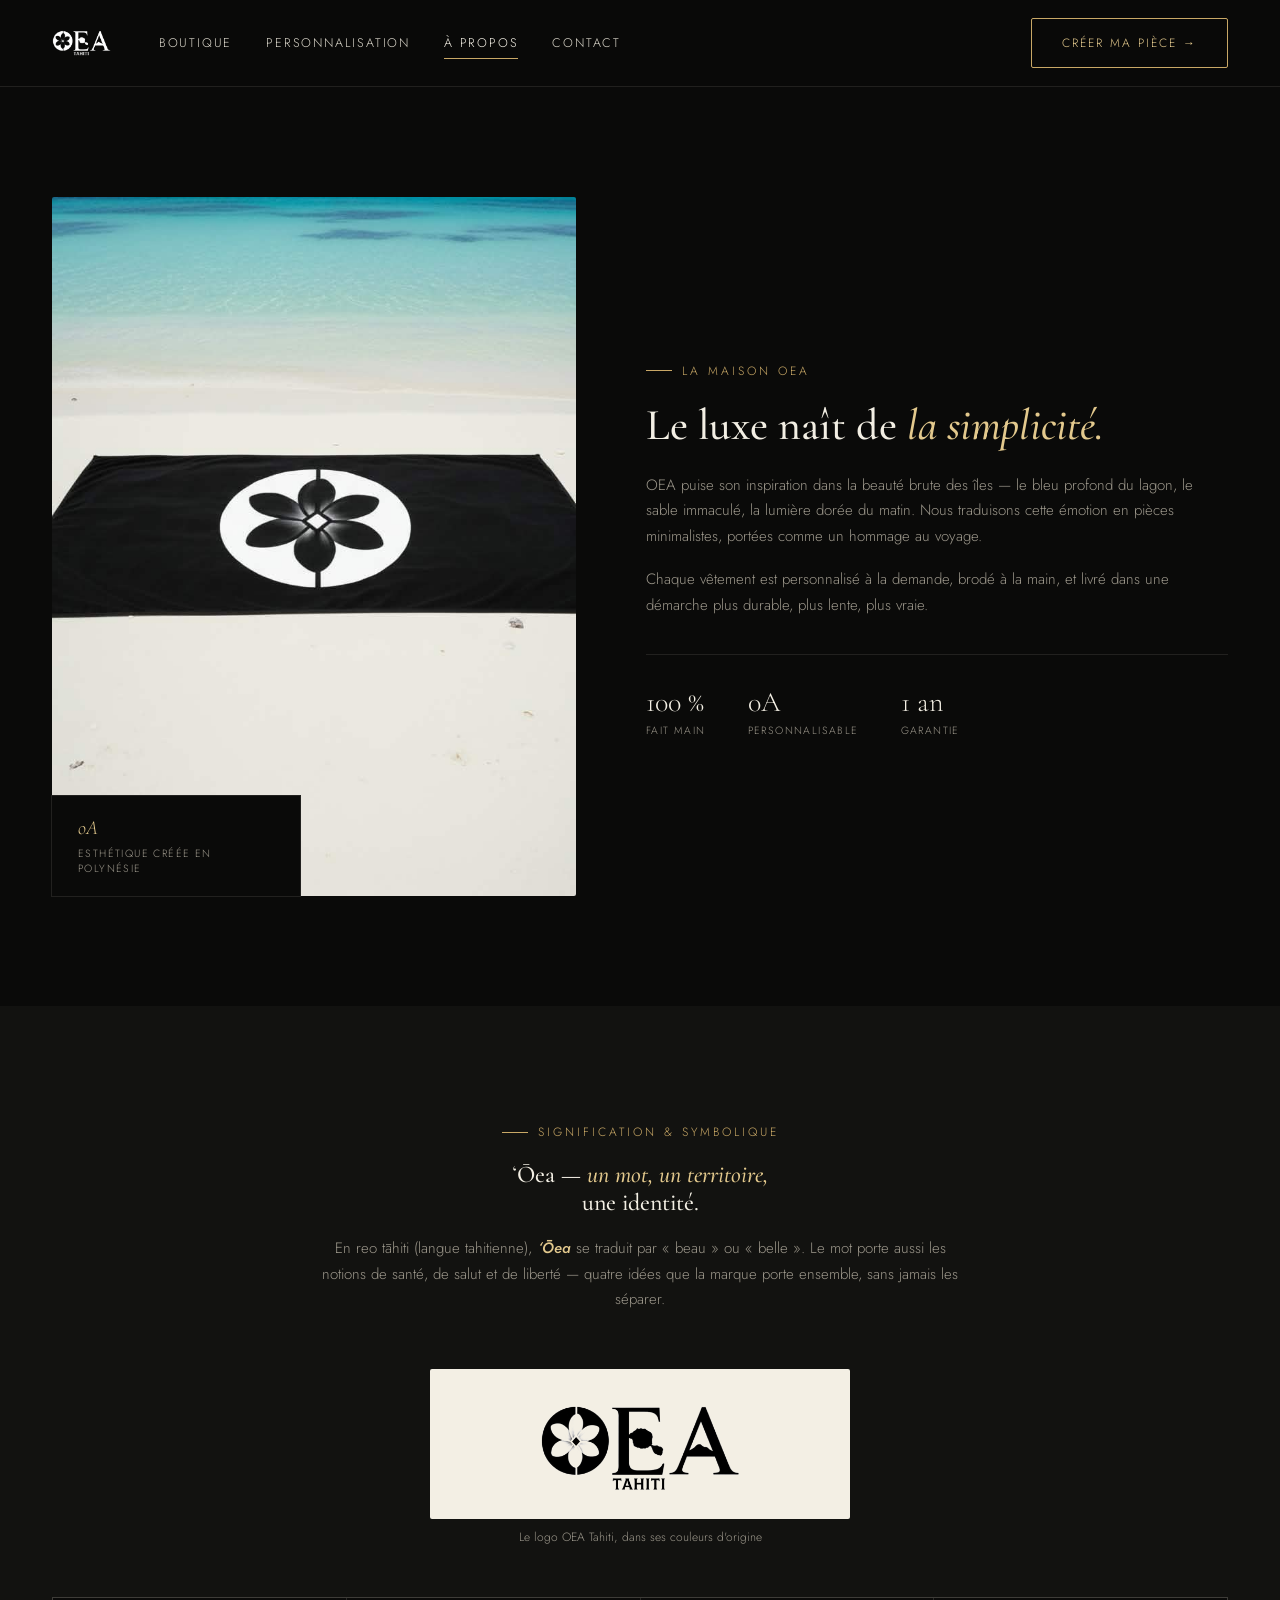
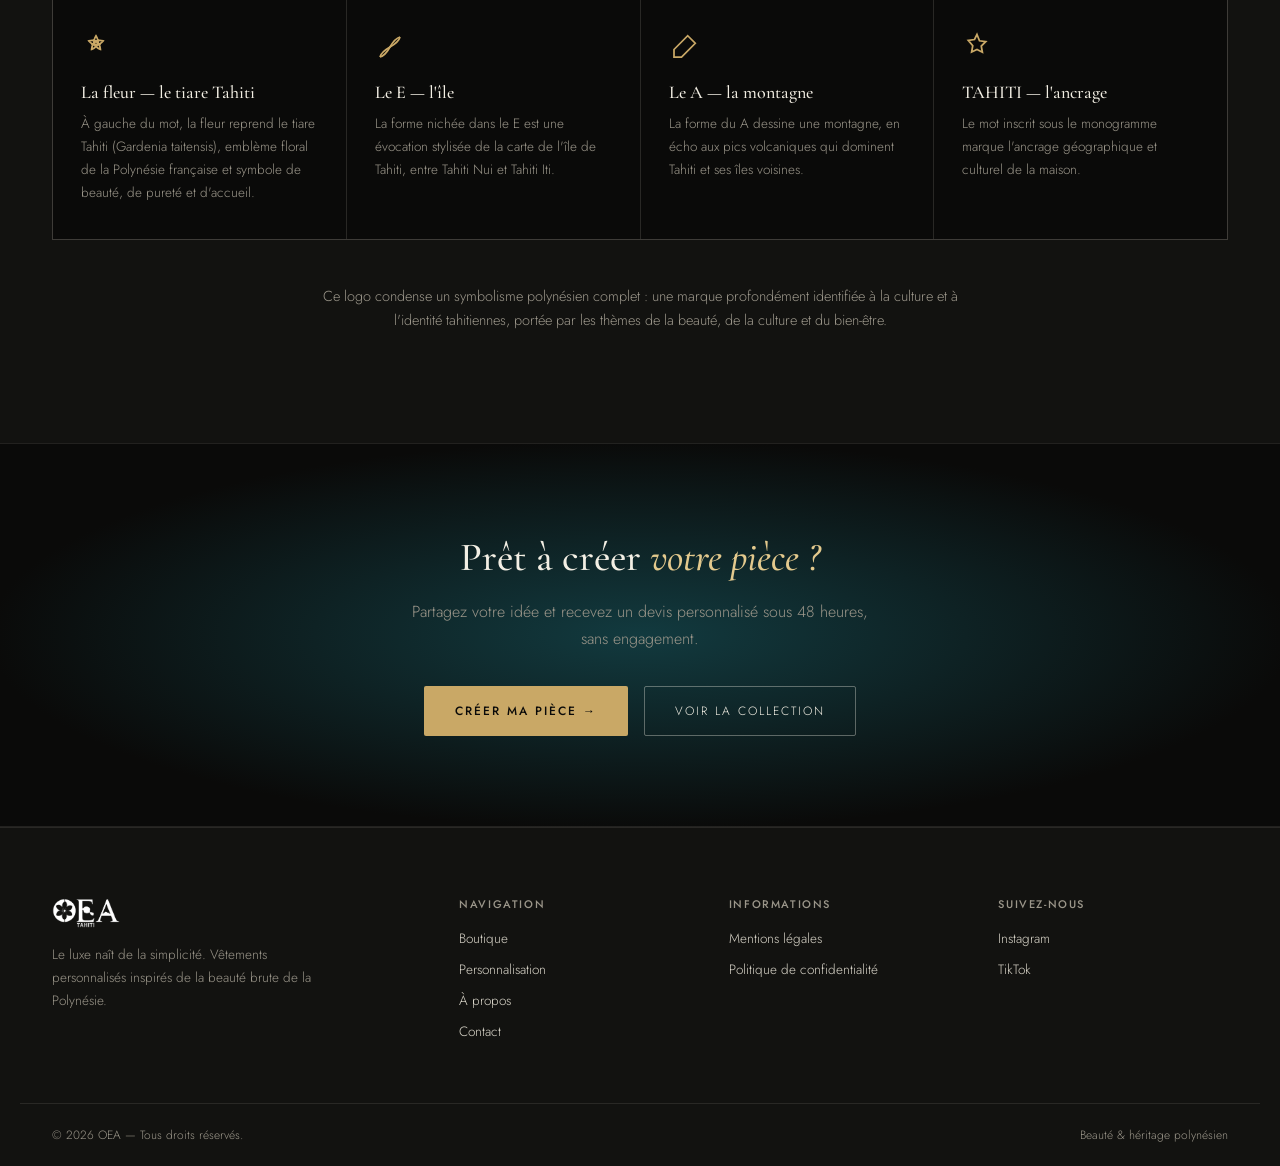
==== oea/a-propos.html @ b90d3b5a "Add files via upload" ====
<!DOCTYPE html>
<html lang="fr">
<head>
<meta charset="UTF-8">
<meta name="viewport" content="width=device-width, initial-scale=1.0">
<title>Signification du nom OEA (ʻŌea) &amp; symbolique du logo Tahiti</title>
<meta name="description" content="ʻŌea signifie « beau, belle » en reo tāhiti et évoque aussi la santé, le salut et la liberté. Découvrez la symbolique du logo OEA Tahiti : tiare, île, montagne, et la Maison qui les réunit.">
<link rel="icon" href="data:,">
<link rel="stylesheet" href="css/style.css">
<script type="application/ld+json">
{
  "@context": "https://schema.org",
  "@type": "AboutPage",
  "name": "Signification du nom OEA (ʻŌea) et symbolique du logo",
  "about": {
    "@type": "Brand",
    "name": "OEA Tahiti",
    "alternateName": "ʻŌea",
    "slogan": "Beauté, santé, salut, liberté."
  },
  "description": "ʻŌea (reo tāhiti) signifie beau/belle et évoque aussi la santé, le salut et la liberté. Le logo OEA Tahiti associe la fleur de tiare, une évocation de l'île de Tahiti dans le E, une montagne dans le A, et la mention TAHITI.",
  "inLanguage": "fr-FR"
}
</script>
</head>
<body>

<header class="site-header">
  <div class="header-inner">
    <a href="index.html" class="logo" aria-label="OEA Tahiti — accueil">
      <img src="assets/images/logo-oea-mark-dark.png" alt="OEA Tahiti" class="logo-mark-img">
    </a>
    <nav class="main-nav" id="main-nav">
      <a href="boutique.html">Boutique</a>
      <a href="personnalisation.html">Personnalisation</a>
      <a href="a-propos.html" aria-current="page">À propos</a>
      <a href="contact.html">Contact</a>
    </nav>
    <a href="personnalisation.html#devis" class="btn btn-outline-gold header-cta">Créer ma pièce →</a>
    <button class="nav-toggle" id="navToggle" aria-label="Ouvrir le menu" aria-expanded="false">☰</button>
  </div>
</header>

<main>

  <section class="section">
    <div class="container">
      <div class="split">
        <div class="split-media">
          <div class="frame">
            <img src="assets/images/produit-serviette-fleur.jpg" alt="Fleur OEA brodée sur serviette de plage noire, lagon turquoise en arrière-plan">
          </div>
          <div class="split-tag">
            <div class="tag-title">oA</div>
            <div class="tag-sub">Esthétique créée en Polynésie</div>
          </div>
        </div>
        <div class="split-copy">
          <span class="eyebrow">La maison OEA</span>
          <h2>Le luxe naît de <em>la simplicité.</em></h2>
          <p>OEA puise son inspiration dans la beauté brute des îles — le bleu profond du lagon, le sable immaculé, la lumière dorée du matin. Nous traduisons cette émotion en pièces minimalistes, portées comme un hommage au voyage.</p>
          <p>Chaque vêtement est personnalisé à la demande, brodé à la main, et livré dans une démarche plus durable, plus lente, plus vraie.</p>
          <div class="stat-row">
            <div>
              <div class="stat-num">100 %</div>
              <div class="stat-label">Fait main</div>
            </div>
            <div>
              <div class="stat-num">0A</div>
              <div class="stat-label">Personnalisable</div>
            </div>
            <div>
              <div class="stat-num">1 an</div>
              <div class="stat-label">Garantie</div>
            </div>
          </div>
        </div>
      </div>
    </div>
  </section>

  <section class="section section-alt" id="signification">
    <div class="container">
      <div class="section-lede">
        <span class="eyebrow" style="justify-content:center;">Signification &amp; symbolique</span>
        <h2>ʻŌea — <em>un mot, un territoire,</em><br>une identité.</h2>
        <p style="margin-top:20px;">En reo tāhiti (langue tahitienne), <em>ʻŌea</em> se traduit par « beau » ou « belle ». Le mot porte aussi les notions de santé, de salut et de liberté — quatre idées que la marque porte ensemble, sans jamais les séparer.</p>
      </div>

      <div class="logo-showcase-card">
        <img src="assets/images/logo-oea-mark-original.png" alt="Logo OEA Tahiti : fleur de tiare, île stylisée dans le E, montagne dans le A" loading="lazy">
      </div>
      <p class="logo-showcase-caption">Le logo OEA Tahiti, dans ses couleurs d'origine</p>

      <div class="feature-grid">
        <div class="feature-card">
          <div class="feature-icon">
            <svg viewBox="0 0 24 24" fill="none" stroke="currentColor" stroke-width="1.4"><path d="M12 3c2 3 2 6 0 9-2-3-2-6 0-9Z"/><path d="M12 3c2 3 2 6 0 9-2-3-2-6 0-9Z" transform="rotate(72 12 9)"/><path d="M12 3c2 3 2 6 0 9-2-3-2-6 0-9Z" transform="rotate(144 12 9)"/><path d="M12 3c2 3 2 6 0 9-2-3-2-6 0-9Z" transform="rotate(216 12 9)"/><path d="M12 3c2 3 2 6 0 9-2-3-2-6 0-9Z" transform="rotate(288 12 9)"/></svg>
          </div>
          <h3>La fleur — le tiare Tahiti</h3>
          <p>À gauche du mot, la fleur reprend le tiare Tahiti (Gardenia taitensis), emblème floral de la Polynésie française et symbole de beauté, de pureté et d'accueil.</p>
        </div>
        <div class="feature-card">
          <div class="feature-icon">
            <svg viewBox="0 0 24 24" fill="none" stroke="currentColor" stroke-width="1.4"><path d="M4 20c8-2 8-14 16-16"/><path d="M4 20c2-8 14-8 16-16"/></svg>
          </div>
          <h3>Le E — l'île</h3>
          <p>La forme nichée dans le E est une évocation stylisée de la carte de l'île de Tahiti, entre Tahiti Nui et Tahiti Iti.</p>
        </div>
        <div class="feature-card">
          <div class="feature-icon">
            <svg viewBox="0 0 24 24" fill="none" stroke="currentColor" stroke-width="1.4"><path d="M15 3l6 6-11 11H4v-6L15 3z"/></svg>
          </div>
          <h3>Le A — la montagne</h3>
          <p>La forme du A dessine une montagne, en écho aux pics volcaniques qui dominent Tahiti et ses îles voisines.</p>
        </div>
        <div class="feature-card">
          <div class="feature-icon">
            <svg viewBox="0 0 24 24" fill="none" stroke="currentColor" stroke-width="1.4"><path d="M12 2l2 5 5 .7-3.6 3.5.9 5-4.3-2.3L7.7 16l.9-5L5 6.7 10 6z"/></svg>
          </div>
          <h3>TAHITI — l'ancrage</h3>
          <p>Le mot inscrit sous le monogramme marque l'ancrage géographique et culturel de la maison.</p>
        </div>
      </div>

      <p style="max-width:640px; margin:44px auto 0; text-align:center; color:var(--oea-text-muted); font-size:14.5px;">Ce logo condense un symbolisme polynésien complet : une marque profondément identifiée à la culture et à l'identité tahitiennes, portée par les thèmes de la beauté, de la culture et du bien-être.</p>
    </div>
  </section>

  <section class="cta-banner">
    <div class="container">
      <h2>Prêt à créer <em>votre pièce ?</em></h2>
      <p>Partagez votre idée et recevez un devis personnalisé sous 48 heures, sans engagement.</p>
      <div class="ctas">
        <a href="personnalisation.html#devis" class="btn btn-gold">Créer ma pièce →</a>
        <a href="boutique.html" class="btn btn-outline">Voir la collection</a>
      </div>
    </div>
  </section>

</main>

<footer class="site-footer">
  <div class="container footer-inner">
    <div class="footer-brand">
      <span class="logo">
        <img src="assets/images/logo-oea-mark-dark.png" alt="OEA Tahiti" class="logo-mark-img">
      </span>
      <p>Le luxe naît de la simplicité. Vêtements personnalisés inspirés de la beauté brute de la Polynésie.</p>
    </div>
    <div class="footer-col">
      <h4>Navigation</h4>
      <a href="boutique.html">Boutique</a>
      <a href="personnalisation.html">Personnalisation</a>
      <a href="a-propos.html">À propos</a>
      <a href="contact.html">Contact</a>
    </div>
    <div class="footer-col">
      <h4>Informations</h4>
      <a href="mentions-legales.html">Mentions légales</a>
      <a href="politique-confidentialite.html">Politique de confidentialité</a>
    </div>
    <div class="footer-col">
      <h4>Suivez-nous</h4>
      <a href="#" target="_blank" rel="noopener">Instagram</a>
      <a href="#" target="_blank" rel="noopener">TikTok</a>
    </div>
  </div>
  <div class="footer-bottom">
    <span>© <span data-year>2026</span> OEA — Tous droits réservés.</span>
    <span>Beauté &amp; héritage polynésien</span>
  </div>
</footer>

<script src="js/main.js"></script>
</body>
</html>
---- oea/css/style.css ----
/* ==========================================================================
   OEA — feuille de style principale
   Marque minimaliste, luxe & héritage polynésien
   ========================================================================== */

@import url('https://fonts.googleapis.com/css2?family=Cormorant+Garamond:ital,wght@0,400;0,500;0,600;1,400;1,500&family=Jost:wght@300;400;500;600&display=swap');

:root {
  /* Couleurs */
  --oea-black: #0a0a09;
  --oea-black-soft: #121210;
  --oea-panel: #16160f;
  --oea-border: rgba(240, 235, 220, 0.1);
  --oea-cream: #f3efe4;
  --oea-text: #d9d5c9;
  --oea-text-muted: #9b968a;
  --oea-gold: #c9a866;
  --oea-gold-light: #e3c98d;
  --oea-blue: #7c9cc4;
  --oea-lagoon-1: #0d2b30;
  --oea-lagoon-2: #123a3f;
  --oea-lagoon-3: #1c5a5e;

  /* Typo */
  --font-display: 'Cormorant Garamond', 'Georgia', serif;
  --font-body: 'Jost', 'Segoe UI', sans-serif;

  /* Rythme */
  --container: 1240px;
  --radius: 2px;
}

* { box-sizing: border-box; }
html { scroll-behavior: smooth; }

html, body {
  margin: 0;
  padding: 0;
  background: var(--oea-black);
  color: var(--oea-text);
  font-family: var(--font-body);
  font-weight: 300;
  -webkit-font-smoothing: antialiased;
}

body { overflow-x: hidden; }

a { color: inherit; text-decoration: none; }
img { max-width: 100%; display: block; }
button { font-family: inherit; cursor: pointer; }

h1, h2, h3, h4 {
  font-family: var(--font-display);
  font-weight: 500;
  color: var(--oea-cream);
  line-height: 1.15;
  margin: 0;
}

em, .accent {
  font-style: italic;
  color: var(--oea-gold-light);
  font-weight: 500;
}

p { margin: 0; line-height: 1.7; color: var(--oea-text); }

.container {
  max-width: var(--container);
  margin: 0 auto;
  padding: 0 32px;
}

.eyebrow {
  display: inline-flex;
  align-items: center;
  gap: 10px;
  font-family: var(--font-body);
  font-size: 12px;
  letter-spacing: 3px;
  text-transform: uppercase;
  color: var(--oea-gold);
  margin-bottom: 20px;
}
.eyebrow::before {
  content: "";
  width: 26px;
  height: 1px;
  background: var(--oea-gold);
  display: inline-block;
}

.reduced-motion-safe { transition: none !important; animation: none !important; }
@media (prefers-reduced-motion: reduce) {
  * { transition: none !important; animation: none !important; scroll-behavior: auto !important; }
}

/* ------------------------- Boutons ------------------------- */
.btn {
  display: inline-flex;
  align-items: center;
  gap: 8px;
  padding: 15px 30px;
  font-family: var(--font-body);
  font-size: 12px;
  letter-spacing: 2px;
  text-transform: uppercase;
  border: 1px solid transparent;
  border-radius: var(--radius);
  transition: all 0.25s ease;
  white-space: nowrap;
}
.btn-gold {
  background: var(--oea-gold);
  color: var(--oea-black);
  font-weight: 500;
}
.btn-gold:hover { background: var(--oea-gold-light); transform: translateY(-1px); }
.btn-outline {
  border-color: rgba(243, 239, 228, 0.35);
  color: var(--oea-cream);
}
.btn-outline:hover { border-color: var(--oea-cream); background: rgba(255,255,255,0.04); }
.btn-outline-gold {
  border-color: var(--oea-gold);
  color: var(--oea-gold-light);
}
.btn-outline-gold:hover { background: rgba(201, 168, 102, 0.1); }
.btn:focus-visible, a:focus-visible, button:focus-visible, input:focus-visible, textarea:focus-visible, select:focus-visible {
  outline: 2px solid var(--oea-gold-light);
  outline-offset: 3px;
}

/* ------------------------- Header ------------------------- */
.site-header {
  position: sticky;
  top: 0;
  z-index: 100;
  background: rgba(10, 10, 9, 0.82);
  backdrop-filter: blur(10px);
  border-bottom: 1px solid var(--oea-border);
}
.header-inner {
  max-width: var(--container);
  margin: 0 auto;
  padding: 18px 32px;
  display: flex;
  align-items: center;
  gap: 40px;
}
.logo { display: flex; align-items: center; flex-shrink: 0; }
.logo-mark-img { display: block; height: 26px; width: auto; }
.footer-brand .logo-mark-img { height: 30px; }
/* Version agrandie et authentique pour la section symbolique (à propos) */
.logo-showcase-card {
  max-width: 420px;
  margin: 0 auto 8px;
  background: var(--oea-cream);
  border-radius: var(--radius);
  padding: 34px 30px 26px;
  display: flex;
  justify-content: center;
}
.logo-showcase-card img { display: block; height: 90px; width: auto; }
.logo-showcase-caption {
  text-align: center;
  font-family: var(--font-body);
  font-size: 12px;
  color: var(--oea-text-muted);
  margin-bottom: 50px;
}
.main-nav {
  display: flex;
  gap: 34px;
  margin: 0 auto 0 8px;
  flex: 1;
}
.main-nav a {
  font-size: 12.5px;
  letter-spacing: 1.8px;
  text-transform: uppercase;
  color: var(--oea-text);
  padding: 6px 0;
  border-bottom: 1px solid transparent;
  transition: color 0.2s ease, border-color 0.2s ease;
}
.main-nav a:hover, .main-nav a[aria-current="page"] {
  color: var(--oea-cream);
  border-color: var(--oea-gold);
}
.header-cta { flex-shrink: 0; }
.nav-toggle {
  display: none;
  background: none;
  border: 1px solid var(--oea-border);
  color: var(--oea-cream);
  width: 40px;
  height: 40px;
  font-size: 18px;
  border-radius: var(--radius);
}

@media (max-width: 900px) {
  .main-nav { display: none; }
  .header-cta { display: none; }
  .nav-toggle { display: block; }
  .header-inner { justify-content: space-between; padding: 16px 20px; }
  .main-nav.open {
    display: flex;
    flex-direction: column;
    position: absolute;
    top: 100%;
    left: 0;
    right: 0;
    background: var(--oea-black-soft);
    border-bottom: 1px solid var(--oea-border);
    padding: 18px 24px 26px;
    gap: 18px;
    margin: 0;
  }
  .main-nav.open + .header-cta,
  .header-cta.open { display: inline-flex; }
}

/* ------------------------- Hero ------------------------- */
.hero {
  position: relative;
  min-height: 88vh;
  display: flex;
  align-items: center;
  overflow: hidden;
  background: radial-gradient(ellipse at 75% 30%, var(--oea-lagoon-3) 0%, var(--oea-lagoon-2) 38%, var(--oea-lagoon-1) 62%, var(--oea-black) 100%);
}
.hero-bg-img {
  position: absolute;
  inset: 0;
  width: 100%;
  height: 100%;
  object-fit: cover;
  object-position: center;
}
.hero::after {
  content: "";
  position: absolute;
  inset: 0;
  background: linear-gradient(90deg, rgba(10,10,9,0.86) 0%, rgba(10,10,9,0.55) 42%, rgba(10,10,9,0.15) 68%, rgba(10,10,9,0.35) 100%);
  pointer-events: none;
}
.hero-inner {
  position: relative;
  z-index: 2;
  max-width: var(--container);
  margin: 0 auto;
  padding: 0 32px;
  width: 100%;
}
.hero-content { max-width: 640px; }
.hero h1 {
  font-size: clamp(34px, 5vw, 58px);
  margin-bottom: 24px;
}
.hero p.lead {
  font-size: 16px;
  color: var(--oea-text);
  max-width: 520px;
  margin-bottom: 34px;
}
.hero-ctas { display: flex; gap: 16px; flex-wrap: wrap; margin-bottom: 22px; }
.hero-note { font-size: 12px; color: var(--oea-text-muted); letter-spacing: 0.5px; }

/* ------------------------- Sections génériques ------------------------- */
.section { padding: 110px 0; }
.section-tight { padding: 70px 0; }
.section-head { display: flex; justify-content: space-between; align-items: flex-end; gap: 24px; margin-bottom: 56px; flex-wrap: wrap; }
.section-head h2 { font-size: clamp(28px, 3.4vw, 42px); max-width: 620px; }
.section-head .section-link { font-size: 12px; letter-spacing: 2px; text-transform: uppercase; color: var(--oea-gold-light); border-bottom: 1px solid rgba(201,168,102,0.4); padding-bottom: 4px; white-space: nowrap; }
.section-head .section-link:hover { border-color: var(--oea-gold-light); }
.section-alt { background: var(--oea-black-soft); }
.section-lede { max-width: 640px; margin: 0 auto 56px; text-align: center; }
.section-lede p { color: var(--oea-text-muted); font-size: 15px; }

/* ------------------------- Grille produits ------------------------- */
.product-grid {
  display: grid;
  grid-template-columns: repeat(4, 1fr);
  gap: 26px;
}
.product-card {
  background: var(--oea-panel);
  border: 1px solid var(--oea-border);
  border-radius: var(--radius);
  overflow: hidden;
  transition: border-color 0.25s ease, transform 0.25s ease;
}
.product-card:hover { border-color: rgba(201,168,102,0.4); transform: translateY(-4px); }
.product-media {
  position: relative;
  aspect-ratio: 4 / 5;
  background: linear-gradient(160deg, var(--oea-lagoon-2), var(--oea-black-soft));
  overflow: hidden;
}
.product-media img { width: 100%; height: 100%; object-fit: cover; }
.product-badge {
  position: absolute;
  top: 14px;
  left: 14px;
  background: rgba(10,10,9,0.72);
  border: 1px solid rgba(201,168,102,0.5);
  color: var(--oea-gold-light);
  font-size: 10px;
  letter-spacing: 1.6px;
  text-transform: uppercase;
  padding: 5px 10px;
}
.product-body { padding: 20px 20px 22px; }
.product-body h3 { font-size: 21px; margin-bottom: 6px; }
.product-body .desc { font-size: 13.5px; color: var(--oea-text-muted); margin-bottom: 16px; }
.product-foot { display: flex; align-items: center; justify-content: space-between; }
.product-price { font-family: var(--font-display); font-size: 19px; color: var(--oea-cream); }
.product-link { font-size: 11px; letter-spacing: 1.4px; text-transform: uppercase; color: var(--oea-gold-light); background: none; border: none; padding: 0; }
.product-link:hover { color: var(--oea-cream); }

@media (max-width: 1000px) { .product-grid { grid-template-columns: repeat(2, 1fr); } }
@media (max-width: 560px) { .product-grid { grid-template-columns: 1fr; } }

/* ------------------------- Maison / à propos split ------------------------- */
.split {
  display: grid;
  grid-template-columns: 0.9fr 1fr;
  gap: 70px;
  align-items: center;
}
.split-media { position: relative; }
.split-media .frame {
  position: relative;
  aspect-ratio: 3 / 4;
  background: linear-gradient(155deg, #3a2a12, #1a1206 60%, #0a0a09);
  border-radius: var(--radius);
  overflow: hidden;
}
.split-media .frame img { width: 100%; height: 100%; object-fit: cover; }
.split-tag {
  position: absolute;
  left: -1px;
  bottom: -1px;
  background: var(--oea-black);
  border: 1px solid var(--oea-border);
  padding: 20px 26px;
  max-width: 250px;
}
.split-tag .tag-title { font-family: var(--font-display); font-style: italic; color: var(--oea-gold-light); font-size: 20px; margin-bottom: 6px; }
.split-tag .tag-sub { font-size: 10.5px; letter-spacing: 1.4px; text-transform: uppercase; color: var(--oea-text-muted); }
.split-copy h2 { font-size: clamp(28px, 3.6vw, 44px); margin-bottom: 22px; }
.split-copy p { color: var(--oea-text-muted); margin-bottom: 18px; font-size: 15px; }
.stat-row { display: flex; gap: 42px; margin-top: 36px; padding-top: 30px; border-top: 1px solid var(--oea-border); flex-wrap: wrap; }
.stat-row .stat-num { font-family: var(--font-display); font-size: 28px; color: var(--oea-cream); }
.stat-row .stat-label { font-size: 10.5px; letter-spacing: 1.4px; text-transform: uppercase; color: var(--oea-text-muted); margin-top: 4px; }

@media (max-width: 880px) {
  .split { grid-template-columns: 1fr; gap: 40px; }
  .split-media .frame { aspect-ratio: 16/10; }
  .split-tag { position: static; margin-top: -1px; max-width: none; }
}

/* ------------------------- Feature grid (l'art de faire) ------------------------- */
.feature-grid {
  display: grid;
  grid-template-columns: repeat(4, 1fr);
  gap: 1px;
  background: var(--oea-border);
  border: 1px solid var(--oea-border);
}
.feature-card { background: var(--oea-black); padding: 34px 28px; }
.feature-icon { width: 30px; height: 30px; color: var(--oea-gold); margin-bottom: 20px; }
.feature-icon svg { width: 100%; height: 100%; }
.feature-card h3 { font-size: 18px; margin-bottom: 10px; }
.feature-card p { font-size: 13.5px; color: var(--oea-text-muted); }

@media (max-width: 900px) { .feature-grid { grid-template-columns: repeat(2, 1fr); } }
@media (max-width: 540px) { .feature-grid { grid-template-columns: 1fr; } }

/* ------------------------- Process (étapes) ------------------------- */
.process-list { display: grid; grid-template-columns: repeat(4, 1fr); gap: 26px; counter-reset: step; }
.process-step { position: relative; padding-top: 34px; border-top: 1px solid var(--oea-border); }
.process-step::before {
  counter-increment: step;
  content: "0" counter(step);
  font-family: var(--font-display);
  font-size: 15px;
  color: var(--oea-gold);
  display: block;
  margin-bottom: 14px;
  letter-spacing: 1px;
}
.process-step h3 { font-size: 17px; margin-bottom: 8px; }
.process-step p { font-size: 13.5px; color: var(--oea-text-muted); }
@media (max-width: 900px) { .process-list { grid-template-columns: repeat(2, 1fr); } }
@media (max-width: 540px) { .process-list { grid-template-columns: 1fr; } }

/* ------------------------- CTA bandeau ------------------------- */
.cta-banner {
  position: relative;
  padding: 90px 0;
  text-align: center;
  background: radial-gradient(ellipse at center, var(--oea-lagoon-2) 0%, var(--oea-black) 72%);
  border-top: 1px solid var(--oea-border);
  border-bottom: 1px solid var(--oea-border);
}
.cta-banner h2 { font-size: clamp(26px, 3.4vw, 40px); max-width: 620px; margin: 0 auto 18px; }
.cta-banner p { color: var(--oea-text-muted); max-width: 480px; margin: 0 auto 34px; }
.cta-banner .ctas { display: flex; justify-content: center; gap: 16px; flex-wrap: wrap; }

/* ------------------------- Devis / formulaire ------------------------- */
.devis-section { padding: 110px 0; }
.devis-grid { display: grid; grid-template-columns: 1fr 1.1fr; gap: 60px; align-items: center; }
.devis-visual { position: relative; aspect-ratio: 3/4; border-radius: var(--radius); overflow: hidden; background: linear-gradient(160deg, #24211a, #0a0a09 70%); }
.devis-visual img { width: 100%; height: 100%; object-fit: cover; opacity: 0.9; }
.devis-copy h2 { font-size: clamp(28px, 3.6vw, 42px); margin-bottom: 20px; }
.devis-copy p { color: var(--oea-text-muted); margin-bottom: 26px; font-size: 15px; max-width: 440px; }
.devis-points { list-style: none; margin: 0 0 0; padding: 0; }
.devis-points li { display: flex; align-items: baseline; gap: 10px; margin-bottom: 12px; font-size: 14px; color: var(--oea-text); }
.devis-points li::before { content: "☼"; color: var(--oea-gold); font-size: 13px; }

.devis-form {
  background: var(--oea-panel);
  border: 1px solid var(--oea-border);
  padding: 40px;
  border-radius: var(--radius);
}
.devis-form h3 { font-size: 22px; margin-bottom: 8px; }
.devis-form > p { color: var(--oea-text-muted); font-size: 13.5px; margin-bottom: 26px; }
.form-row { display: grid; grid-template-columns: 1fr 1fr; gap: 18px; margin-bottom: 18px; }
.field label {
  display: block;
  font-size: 10.5px;
  letter-spacing: 1.6px;
  text-transform: uppercase;
  color: var(--oea-text-muted);
  margin-bottom: 8px;
}
.field input, .field select, .field textarea {
  width: 100%;
  background: var(--oea-black);
  border: 1px solid var(--oea-border);
  color: var(--oea-cream);
  padding: 12px 14px;
  font-family: var(--font-body);
  font-size: 14px;
  border-radius: var(--radius);
}
.field input::placeholder, .field textarea::placeholder { color: #55524a; }
.field input:focus, .field select:focus, .field textarea:focus {
  border-color: var(--oea-gold);
  outline: none;
}
.field textarea { resize: vertical; min-height: 110px; }
.field-full { grid-column: 1 / -1; margin-bottom: 18px; }
.form-submit { width: 100%; justify-content: center; margin-top: 6px; }
.form-note { text-align: center; font-size: 11.5px; color: var(--oea-text-muted); margin-top: 14px; }
.form-status {
  display: none;
  align-items: center;
  gap: 10px;
  padding: 12px 14px;
  border: 1px solid rgba(201,168,102,0.4);
  background: rgba(201,168,102,0.08);
  color: var(--oea-gold-light);
  font-size: 13px;
  margin-bottom: 18px;
  border-radius: var(--radius);
}
.form-status.show { display: flex; }
.form-status.error { border-color: #a35b4a; background: rgba(163,91,74,0.1); color: #e3a494; }

@media (max-width: 880px) {
  .devis-grid { grid-template-columns: 1fr; }
  .devis-visual { aspect-ratio: 16/9; }
}
@media (max-width: 560px) {
  .form-row { grid-template-columns: 1fr; }
  .devis-form { padding: 26px; }
}

/* ------------------------- Contact simple ------------------------- */
.contact-grid { display: grid; grid-template-columns: 1fr 1fr; gap: 60px; }
.contact-info h2 { font-size: clamp(26px, 3.4vw, 38px); margin-bottom: 20px; }
.contact-info p { color: var(--oea-text-muted); margin-bottom: 30px; font-size: 15px; max-width: 420px; }
.contact-detail { margin-bottom: 22px; }
.contact-detail .label { font-size: 10.5px; letter-spacing: 1.6px; text-transform: uppercase; color: var(--oea-gold); margin-bottom: 6px; }
.contact-detail .value { font-size: 16px; color: var(--oea-cream); font-family: var(--font-display); }
@media (max-width: 880px) { .contact-grid { grid-template-columns: 1fr; } }

/* ------------------------- Modal produit ------------------------- */
.modal-overlay {
  position: fixed; inset: 0; background: rgba(10,10,9,0.86);
  display: none; align-items: center; justify-content: center;
  z-index: 200; padding: 24px; backdrop-filter: blur(4px);
}
.modal-overlay.open { display: flex; }
.modal-box {
  background: var(--oea-panel); border: 1px solid var(--oea-border);
  max-width: 560px; width: 100%; padding: 40px; position: relative; border-radius: var(--radius);
}
.modal-close {
  position: absolute; top: 16px; right: 16px; background: none; border: none;
  color: var(--oea-text-muted); font-size: 20px; line-height: 1;
}
.modal-close:hover { color: var(--oea-cream); }
.modal-badge { font-size: 10px; letter-spacing: 1.6px; text-transform: uppercase; color: var(--oea-gold-light); border: 1px solid rgba(201,168,102,0.5); display: inline-block; padding: 5px 10px; margin-bottom: 16px; }
.modal-box h3 { font-size: 28px; margin-bottom: 8px; }
.modal-price { font-family: var(--font-display); font-size: 20px; color: var(--oea-gold-light); margin-bottom: 18px; display: block; }
.modal-box p.modal-desc { color: var(--oea-text-muted); margin-bottom: 26px; font-size: 14.5px; }
.modal-actions { display: flex; gap: 14px; flex-wrap: wrap; }

/* ------------------------- Carrousel ------------------------- */
.carousel-section { padding: 100px 0; }
.carousel { position: relative; }
.carousel-track {
  display: flex;
  gap: 26px;
  overflow-x: auto;
  scroll-snap-type: x mandatory;
  scrollbar-width: none;
  padding-bottom: 4px;
}
.carousel-track::-webkit-scrollbar { display: none; }
.carousel-slide { flex: 0 0 auto; width: min(320px, 78vw); scroll-snap-align: start; }
.carousel-media {
  aspect-ratio: 4 / 5;
  border-radius: var(--radius);
  overflow: hidden;
  background: linear-gradient(160deg, var(--oea-lagoon-2), var(--oea-black-soft));
  border: 1px solid var(--oea-border);
}
.carousel-media img { width: 100%; height: 100%; object-fit: cover; }
.carousel-caption { margin-top: 16px; text-align: center; }
.carousel-caption .cap-title { font-family: var(--font-display); font-size: 18px; color: var(--oea-cream); }
.carousel-caption .cap-sub { font-size: 12px; color: var(--oea-text-muted); margin-top: 4px; }
.carousel-controls { display: flex; align-items: center; justify-content: center; gap: 20px; margin-top: 34px; }
.carousel-btn {
  width: 42px; height: 42px; border-radius: 50%;
  border: 1px solid var(--oea-border); background: var(--oea-black-soft);
  color: var(--oea-cream); font-size: 16px;
  display: flex; align-items: center; justify-content: center;
  transition: border-color 0.2s ease, color 0.2s ease;
}
.carousel-btn:hover { border-color: var(--oea-gold); color: var(--oea-gold-light); }
.carousel-dots { display: flex; gap: 9px; }
.carousel-dot { width: 7px; height: 7px; border-radius: 50%; background: var(--oea-border); border: none; padding: 0; }
.carousel-dot.active { background: var(--oea-gold); }

/* ------------------------- Footer ------------------------- */
.site-footer { background: var(--oea-black-soft); border-top: 1px solid var(--oea-border); padding: 70px 0 0; }
.footer-inner { display: grid; grid-template-columns: 1.6fr 1fr 1fr 1fr; gap: 40px; padding-bottom: 50px; }
.footer-brand .logo-text { font-size: 24px; }
.footer-brand p { color: var(--oea-text-muted); font-size: 13.5px; margin-top: 16px; max-width: 260px; }
.footer-col h4 { font-family: var(--font-body); font-size: 11px; letter-spacing: 1.6px; text-transform: uppercase; color: var(--oea-text-muted); font-weight: 500; margin-bottom: 18px; }
.footer-col a { display: block; font-size: 13.5px; color: var(--oea-text); margin-bottom: 12px; }
.footer-col a:hover { color: var(--oea-gold-light); }
.footer-bottom {
  border-top: 1px solid var(--oea-border);
  padding: 22px 32px;
  max-width: var(--container);
  margin: 0 auto;
  font-size: 12px;
  color: var(--oea-text-muted);
  display: flex;
  justify-content: space-between;
  flex-wrap: wrap;
  gap: 10px;
}
@media (max-width: 880px) {
  .footer-inner { grid-template-columns: 1fr 1fr; }
}
@media (max-width: 560px) {
  .footer-inner { grid-template-columns: 1fr; padding: 0 0 40px; }
}

/* ------------------------- Pages légales ------------------------- */
.legal-content { max-width: 780px; margin: 0 auto; }
.legal-content h2 { font-size: 20px; margin: 40px 0 14px; }
.legal-content h2:first-child { margin-top: 0; }
.legal-content p, .legal-content li { color: var(--oea-text-muted); font-size: 14.5px; margin-bottom: 12px; }
.legal-content ul { padding-left: 20px; }

/* ------------------------- Page hero (sous-pages) ------------------------- */
.page-hero { padding: 70px 0 20px; }
.page-hero .eyebrow { margin-bottom: 22px; }
.page-hero h1 { font-size: clamp(30px, 4vw, 46px); max-width: 720px; }
.page-hero p.lead { color: var(--oea-text-muted); max-width: 560px; margin-top: 20px; font-size: 15px; }
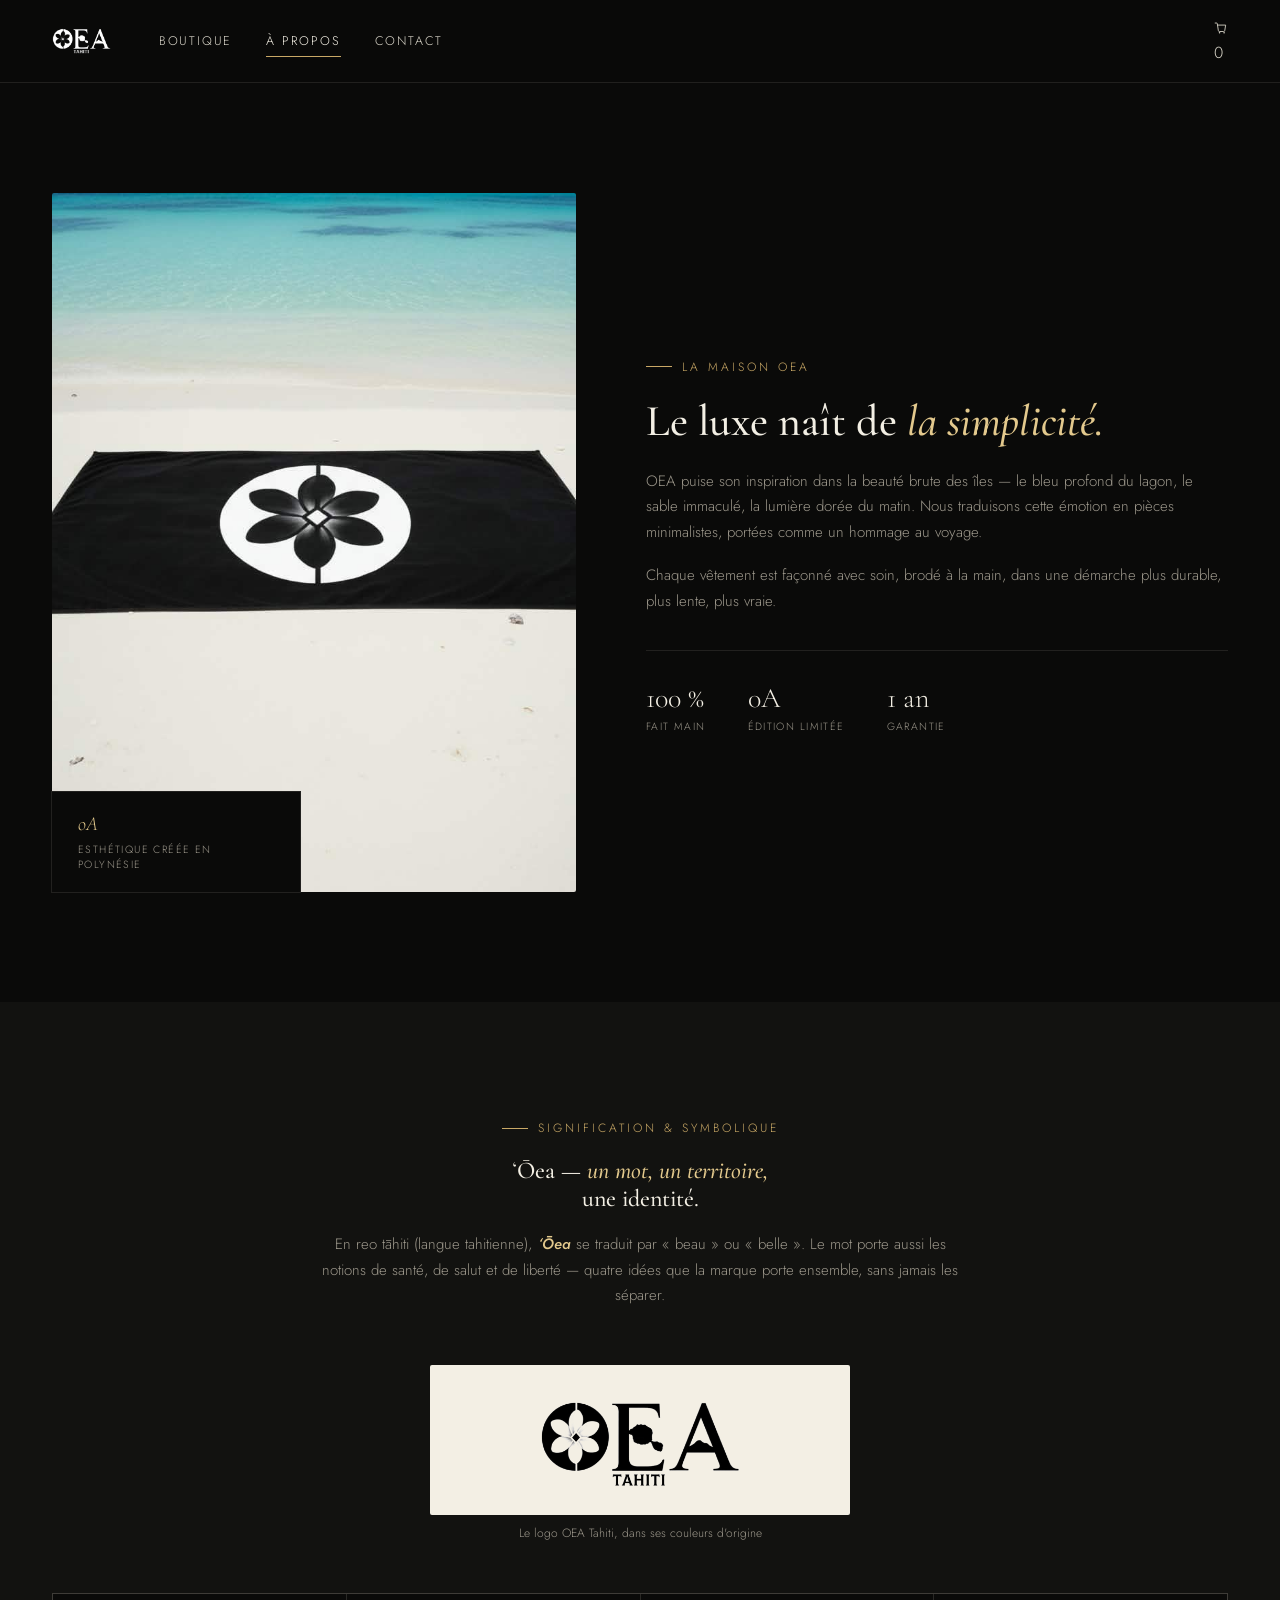
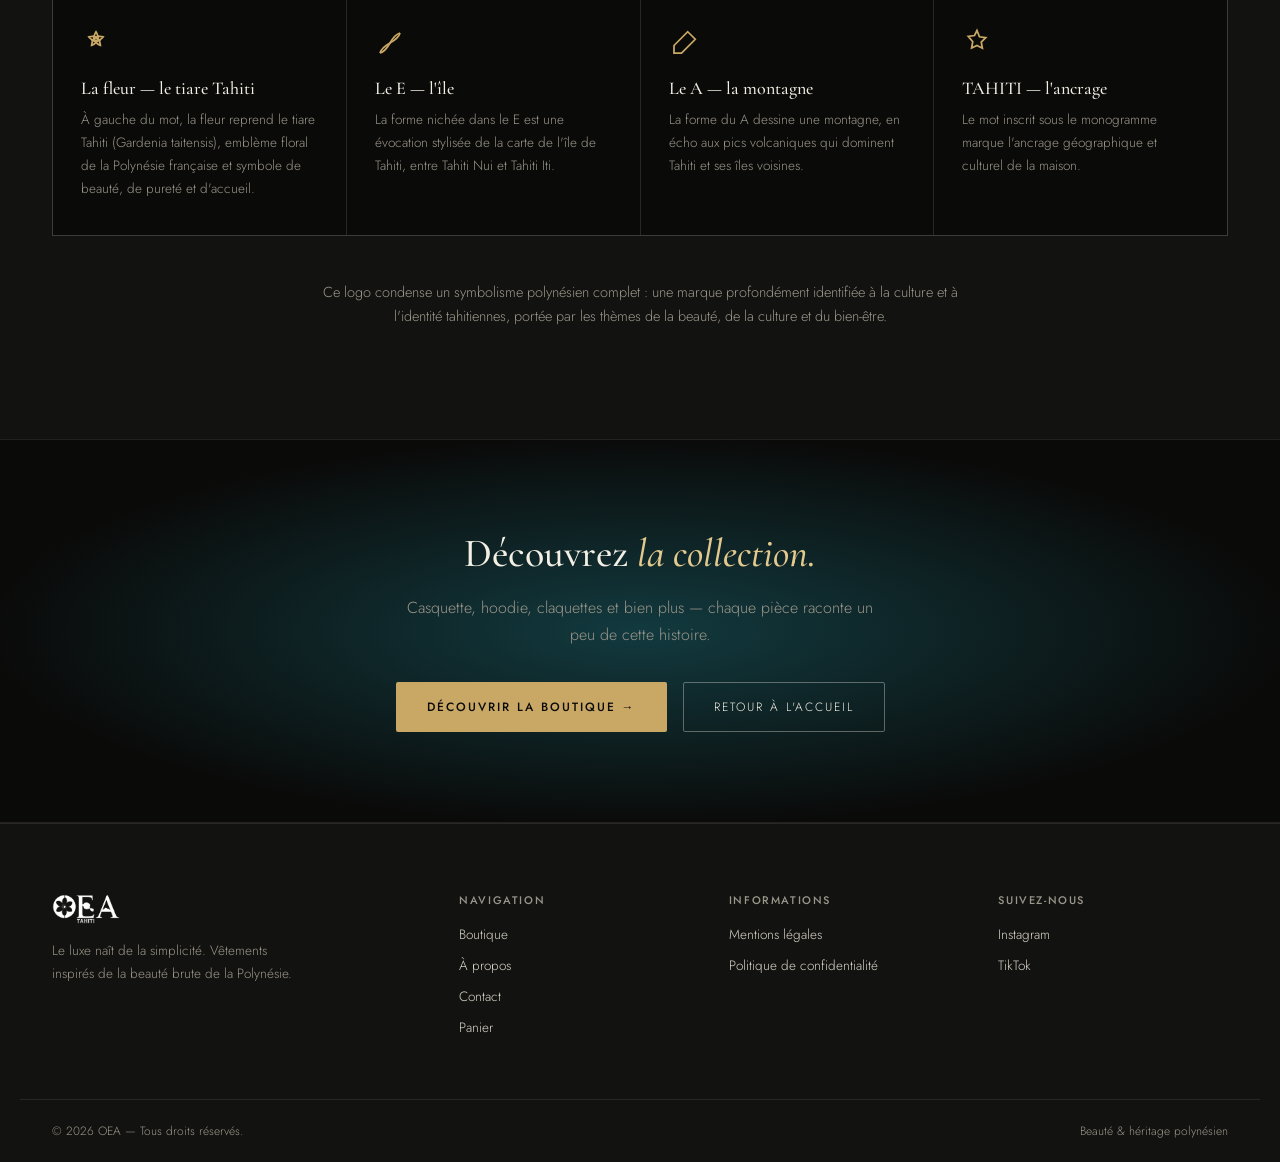
==== commit dae378ac: "Update a-propos.html with new content and links Remplacement du fichier pour intro PWA" ====
--- a/oea/a-propos.html
+++ b/oea/a-propos.html
@@ -5,7 +5,18 @@
 <meta name="viewport" content="width=device-width, initial-scale=1.0">
 <title>Signification du nom OEA (ʻŌea) &amp; symbolique du logo Tahiti</title>
 <meta name="description" content="ʻŌea signifie « beau, belle » en reo tāhiti et évoque aussi la santé, le salut et la liberté. Découvrez la symbolique du logo OEA Tahiti : tiare, île, montagne, et la Maison qui les réunit.">
-<link rel="icon" href="data:,">
+<link rel="manifest" href="manifest.json">
+<meta name="theme-color" content="#0a0a09">
+<link rel="icon" type="image/png" sizes="32x32" href="assets/icons/favicon-32.png">
+<link rel="icon" type="image/png" sizes="16x16" href="assets/icons/favicon-16.png">
+<link rel="apple-touch-icon" sizes="180x180" href="assets/icons/apple-touch-icon.png">
+<link rel="apple-touch-icon" sizes="167x167" href="assets/icons/apple-touch-icon-167.png">
+<link rel="apple-touch-icon" sizes="152x152" href="assets/icons/apple-touch-icon-152.png">
+<link rel="apple-touch-icon" sizes="120x120" href="assets/icons/apple-touch-icon-120.png">
+<meta name="apple-mobile-web-app-capable" content="yes">
+<meta name="apple-mobile-web-app-status-bar-style" content="black-translucent">
+<meta name="apple-mobile-web-app-title" content="OEA">
+<meta name="mobile-web-app-capable" content="yes">
 <link rel="stylesheet" href="css/style.css">
 <script type="application/ld+json">
 {
@@ -32,11 +43,17 @@
     </a>
     <nav class="main-nav" id="main-nav">
       <a href="boutique.html">Boutique</a>
-      <a href="personnalisation.html">Personnalisation</a>
       <a href="a-propos.html" aria-current="page">À propos</a>
       <a href="contact.html">Contact</a>
     </nav>
-    <a href="personnalisation.html#devis" class="btn btn-outline-gold header-cta">Créer ma pièce →</a>
+    <a href="panier.html" class="cart-link" aria-label="Voir le panier">
+      <svg class="cart-icon" viewBox="0 0 24 24" fill="none" stroke="currentColor" stroke-width="1.5" aria-hidden="true">
+        <path d="M6 7h14l-1.5 9.2a2 2 0 0 1-2 1.8H9.4a2 2 0 0 1-2-1.8L5.6 4.4A1 1 0 0 0 4.6 3.5H2" stroke-linecap="round" stroke-linejoin="round"/>
+        <circle cx="9.5" cy="20.3" r="1.3" fill="currentColor" stroke="none"/>
+        <circle cx="17.3" cy="20.3" r="1.3" fill="currentColor" stroke="none"/>
+      </svg>
+      <span class="cart-badge" data-cart-count>0</span>
+    </a>
     <button class="nav-toggle" id="navToggle" aria-label="Ouvrir le menu" aria-expanded="false">☰</button>
   </div>
 </header>
@@ -59,7 +76,7 @@
           <span class="eyebrow">La maison OEA</span>
           <h2>Le luxe naît de <em>la simplicité.</em></h2>
           <p>OEA puise son inspiration dans la beauté brute des îles — le bleu profond du lagon, le sable immaculé, la lumière dorée du matin. Nous traduisons cette émotion en pièces minimalistes, portées comme un hommage au voyage.</p>
-          <p>Chaque vêtement est personnalisé à la demande, brodé à la main, et livré dans une démarche plus durable, plus lente, plus vraie.</p>
+          <p>Chaque vêtement est façonné avec soin, brodé à la main, dans une démarche plus durable, plus lente, plus vraie.</p>
           <div class="stat-row">
             <div>
               <div class="stat-num">100 %</div>
@@ -67,7 +84,7 @@
             </div>
             <div>
               <div class="stat-num">0A</div>
-              <div class="stat-label">Personnalisable</div>
+              <div class="stat-label">Édition limitée</div>
             </div>
             <div>
               <div class="stat-num">1 an</div>
@@ -129,11 +146,11 @@
 
   <section class="cta-banner">
     <div class="container">
-      <h2>Prêt à créer <em>votre pièce ?</em></h2>
-      <p>Partagez votre idée et recevez un devis personnalisé sous 48 heures, sans engagement.</p>
+      <h2>Découvrez <em>la collection.</em></h2>
+      <p>Casquette, hoodie, claquettes et bien plus — chaque pièce raconte un peu de cette histoire.</p>
       <div class="ctas">
-        <a href="personnalisation.html#devis" class="btn btn-gold">Créer ma pièce →</a>
-        <a href="boutique.html" class="btn btn-outline">Voir la collection</a>
+        <a href="boutique.html" class="btn btn-gold">Découvrir la boutique →</a>
+        <a href="index.html" class="btn btn-outline">Retour à l'accueil</a>
       </div>
     </div>
   </section>
@@ -146,14 +163,14 @@
       <span class="logo">
         <img src="assets/images/logo-oea-mark-dark.png" alt="OEA Tahiti" class="logo-mark-img">
       </span>
-      <p>Le luxe naît de la simplicité. Vêtements personnalisés inspirés de la beauté brute de la Polynésie.</p>
+      <p>Le luxe naît de la simplicité. Vêtements inspirés de la beauté brute de la Polynésie.</p>
     </div>
     <div class="footer-col">
       <h4>Navigation</h4>
       <a href="boutique.html">Boutique</a>
-      <a href="personnalisation.html">Personnalisation</a>
       <a href="a-propos.html">À propos</a>
       <a href="contact.html">Contact</a>
+      <a href="panier.html">Panier</a>
     </div>
     <div class="footer-col">
       <h4>Informations</h4>
@@ -172,6 +189,7 @@
   </div>
 </footer>
 
+<script src="js/cart.js"></script>
 <script src="js/main.js"></script>
 </body>
 </html>
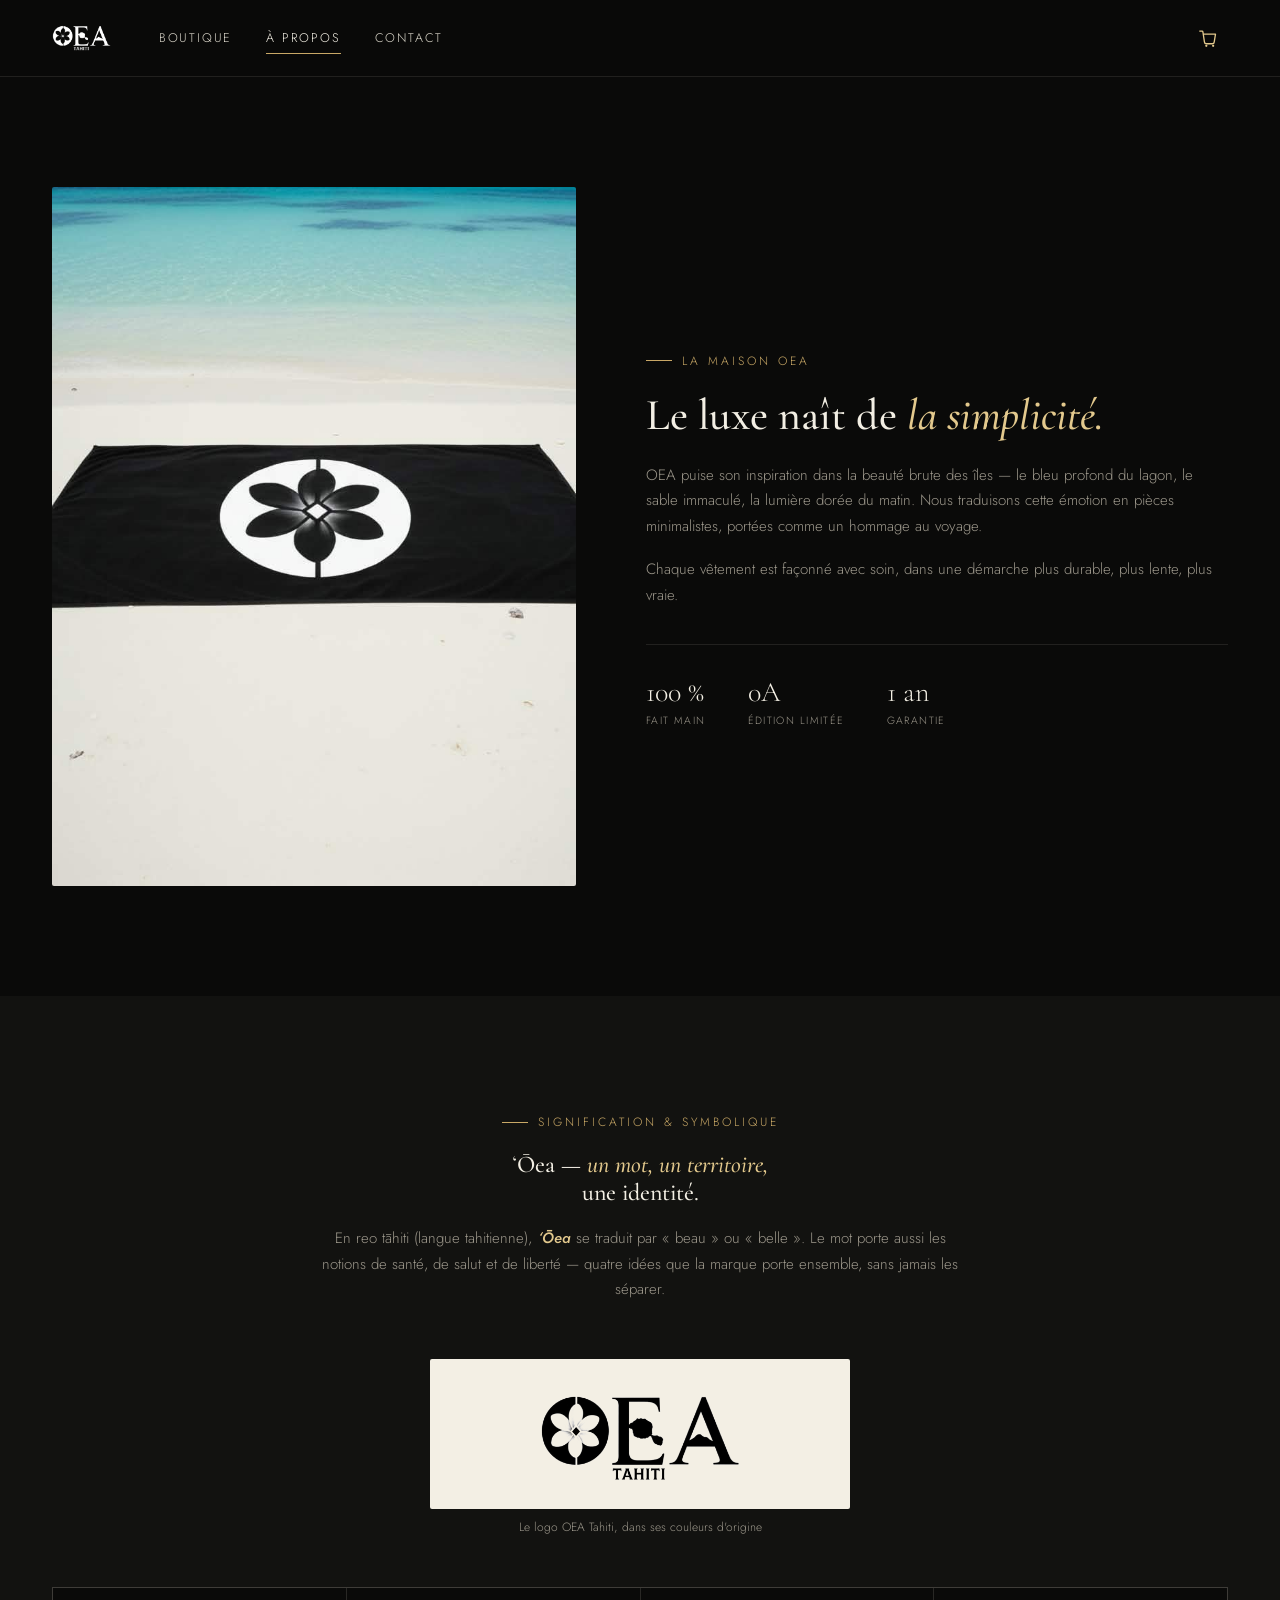
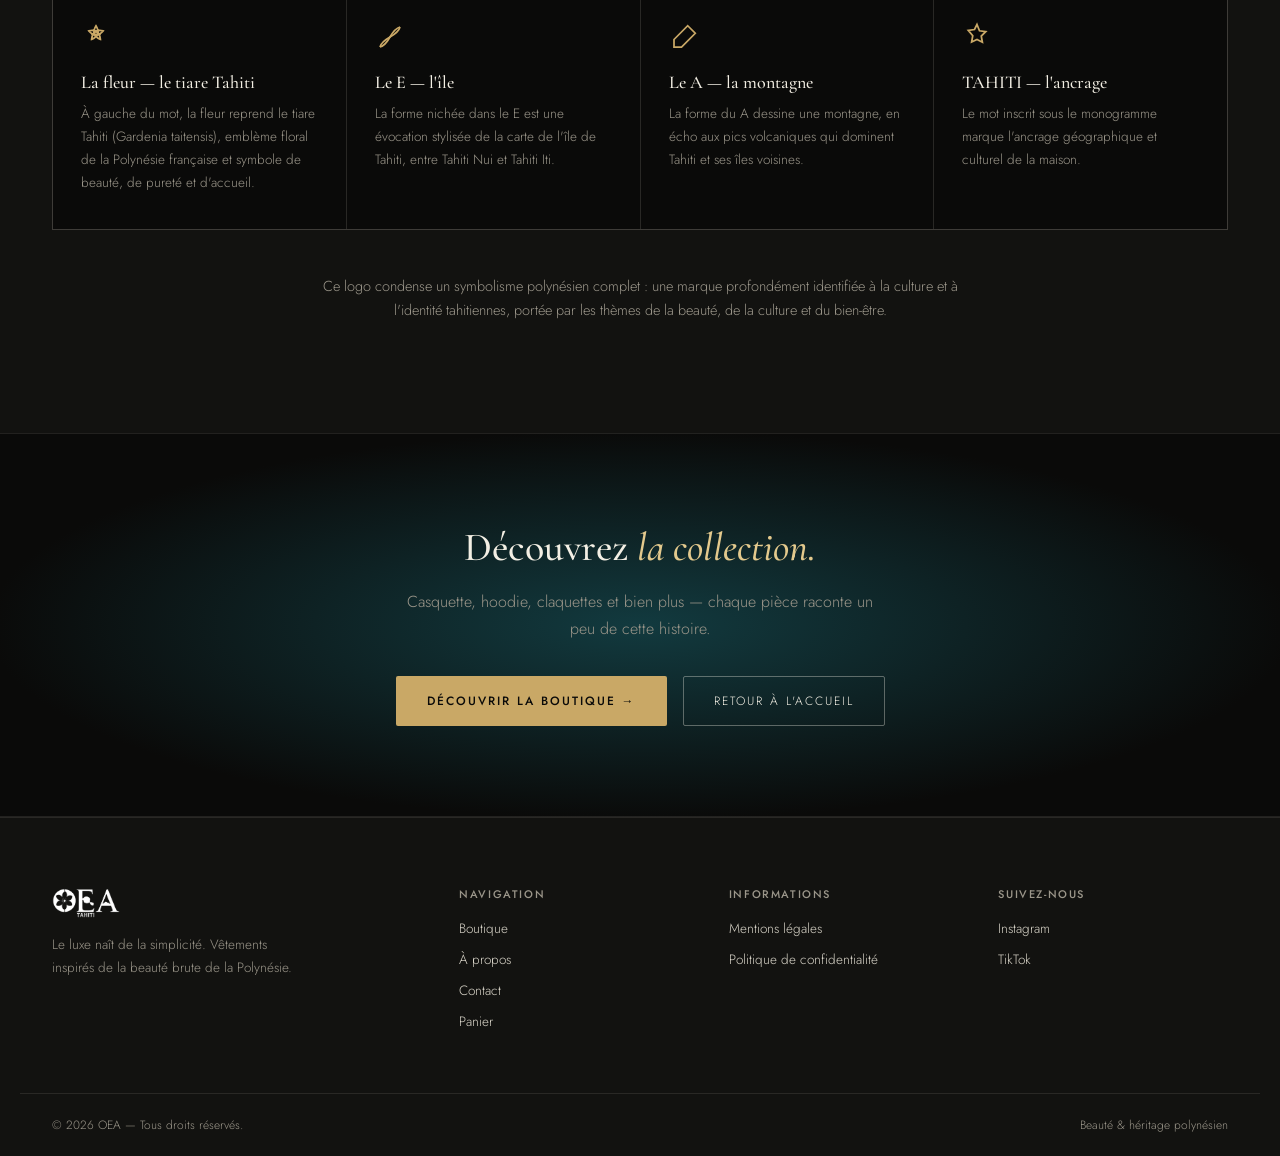
==== commit 3ec0617b: "Modify image alt text and adjust product description Updated image alt text and removed mention of h" ====
--- a/oea/a-propos.html
+++ b/oea/a-propos.html
@@ -65,18 +65,14 @@
       <div class="split">
         <div class="split-media">
           <div class="frame">
-            <img src="assets/images/produit-serviette-fleur.jpg" alt="Fleur OEA brodée sur serviette de plage noire, lagon turquoise en arrière-plan">
-          </div>
-          <div class="split-tag">
-            <div class="tag-title">oA</div>
-            <div class="tag-sub">Esthétique créée en Polynésie</div>
+            <img src="assets/images/produit-serviette-fleur.jpg" alt="Fleur OEA sur serviette de plage noire, lagon turquoise en arrière-plan">
           </div>
         </div>
         <div class="split-copy">
           <span class="eyebrow">La maison OEA</span>
           <h2>Le luxe naît de <em>la simplicité.</em></h2>
           <p>OEA puise son inspiration dans la beauté brute des îles — le bleu profond du lagon, le sable immaculé, la lumière dorée du matin. Nous traduisons cette émotion en pièces minimalistes, portées comme un hommage au voyage.</p>
-          <p>Chaque vêtement est façonné avec soin, brodé à la main, dans une démarche plus durable, plus lente, plus vraie.</p>
+          <p>Chaque vêtement est façonné avec soin, dans une démarche plus durable, plus lente, plus vraie.</p>
           <div class="stat-row">
             <div>
               <div class="stat-num">100 %</div>
--- a/oea/css/style.css
+++ b/oea/css/style.css
@@ -130,6 +130,8 @@
   outline: 2px solid var(--oea-gold-light);
   outline-offset: 3px;
 }
+.btn:disabled { opacity: 0.6; cursor: default; transform: none !important; }
+.btn-block { width: 100%; justify-content: center; }
 
 /* ------------------------- Header ------------------------- */
 .site-header {
@@ -200,11 +202,54 @@
   border-radius: var(--radius);
 }
 
+/* Icône panier (header) */
+.cart-link {
+  position: relative;
+  display: inline-flex;
+  align-items: center;
+  justify-content: center;
+  width: 40px;
+  height: 40px;
+  color: var(--oea-gold-light);
+  flex-shrink: 0;
+  border-radius: var(--radius);
+  transition: color 0.2s ease, background 0.2s ease;
+}
+.cart-link:hover { color: var(--oea-gold); background: rgba(255,255,255,0.04); }
+.cart-icon { width: 21px; height: 21px; }
+.cart-badge {
+  position: absolute;
+  top: 2px;
+  right: 2px;
+  min-width: 16px;
+  height: 16px;
+  padding: 0 4px;
+  border-radius: 999px;
+  background: var(--oea-gold);
+  color: var(--oea-black);
+  font-family: var(--font-body);
+  font-size: 10px;
+  font-weight: 600;
+  display: flex;
+  align-items: center;
+  justify-content: center;
+  line-height: 1;
+  transform: scale(0);
+  transition: transform 0.2s ease;
+}
+.cart-link.has-items .cart-badge { transform: scale(1); }
+.cart-badge.pulse { animation: cartPulse 0.4s ease; }
+@keyframes cartPulse {
+  0% { transform: scale(1); }
+  45% { transform: scale(1.4); }
+  100% { transform: scale(1); }
+}
+
 @media (max-width: 900px) {
   .main-nav { display: none; }
   .header-cta { display: none; }
   .nav-toggle { display: block; }
-  .header-inner { justify-content: space-between; padding: 16px 20px; }
+  .header-inner { justify-content: space-between; padding: 16px 20px; gap: 14px; }
   .main-nav.open {
     display: flex;
     flex-direction: column;
@@ -300,6 +345,9 @@
   overflow: hidden;
 }
 .product-media img { width: 100%; height: 100%; object-fit: cover; }
+.product-media a { display: block; width: 100%; height: 100%; }
+.product-media a img { transition: transform 0.4s ease; }
+.product-media a:hover img { transform: scale(1.04); }
 .product-badge {
   position: absolute;
   top: 14px;
@@ -315,10 +363,54 @@
 .product-body { padding: 20px 20px 22px; }
 .product-body h3 { font-size: 21px; margin-bottom: 6px; }
 .product-body .desc { font-size: 13.5px; color: var(--oea-text-muted); margin-bottom: 16px; }
-.product-foot { display: flex; align-items: center; justify-content: space-between; }
+
+/* Pied de carte produit : prix + CTA compact sur une ligne, lisible et discret */
+.product-foot {
+  display: flex;
+  align-items: center;
+  justify-content: space-between;
+  gap: 12px;
+  padding-top: 16px;
+  margin-top: 2px;
+  border-top: 1px solid var(--oea-border);
+}
+.product-price-row { display: flex; align-items: baseline; gap: 6px; white-space: nowrap; flex-shrink: 0; }
+.product-price-amount {
+  font-family: var(--font-display);
+  font-size: 23px;
+  color: var(--oea-cream);
+  letter-spacing: 0.2px;
+  line-height: 1;
+  white-space: nowrap;
+}
+.product-price-amount .price-decimals { font-size: 14px; color: var(--oea-text-muted); }
+.product-price-currency {
+  font-size: 10.5px;
+  letter-spacing: 1.6px;
+  text-transform: uppercase;
+  color: var(--oea-gold-light);
+  white-space: nowrap;
+}
+/* Ancienne mise en page (conservée pour compatibilité, non utilisée par le rendu Airtable actuel) */
 .product-price { font-family: var(--font-display); font-size: 19px; color: var(--oea-cream); }
 .product-link { font-size: 11px; letter-spacing: 1.4px; text-transform: uppercase; color: var(--oea-gold-light); background: none; border: none; padding: 0; }
 .product-link:hover { color: var(--oea-cream); }
+
+.btn-add-cart {
+  padding: 9px 16px;
+  font-size: 10.5px;
+  letter-spacing: 1.6px;
+  flex-shrink: 0;
+}
+.btn-add-cart.added {
+  background: var(--oea-gold);
+  border-color: var(--oea-gold);
+  color: var(--oea-black);
+}
+
+@media (max-width: 380px) {
+  .product-foot { flex-wrap: wrap; }
+}
 
 @media (max-width: 1000px) { .product-grid { grid-template-columns: repeat(2, 1fr); } }
 @media (max-width: 560px) { .product-grid { grid-template-columns: 1fr; } }
@@ -548,6 +640,98 @@
 .carousel-dots { display: flex; gap: 9px; }
 .carousel-dot { width: 7px; height: 7px; border-radius: 50%; background: var(--oea-border); border: none; padding: 0; }
 .carousel-dot.active { background: var(--oea-gold); }
+
+/* ------------------------- Panier ------------------------- */
+.cart-layout { display: grid; grid-template-columns: 1fr 380px; gap: 60px; align-items: start; }
+.cart-lines { display: flex; flex-direction: column; gap: 28px; }
+.cart-line {
+  display: grid;
+  grid-template-columns: 96px 1fr auto auto;
+  gap: 24px;
+  align-items: center;
+  padding: 8px 8px 28px;
+  border-bottom: 1px solid var(--oea-border);
+}
+.cart-line-media { width: 96px; height: 96px; border-radius: var(--radius); overflow: hidden; background: var(--oea-panel); flex-shrink: 0; }
+.cart-line-media img { width: 100%; height: 100%; object-fit: cover; }
+.cart-line-info { display: flex; flex-direction: column; gap: 4px; }
+.cart-line-name { font-family: var(--font-display); font-size: 19px; color: var(--oea-cream); line-height: 1.3; }
+.cart-line-price { font-size: 12.5px; color: var(--oea-text-muted); margin-bottom: 8px; }
+.cart-line-qty {
+  display: inline-flex;
+  align-items: center;
+  gap: 4px;
+  border: 1px solid var(--oea-border);
+  border-radius: 999px;
+  padding: 4px;
+  width: fit-content;
+}
+.qty-btn {
+  background: none;
+  border: 1px solid transparent;
+  color: var(--oea-cream);
+  font-size: 15px;
+  width: 26px;
+  height: 26px;
+  border-radius: 50%;
+  display: flex;
+  align-items: center;
+  justify-content: center;
+  line-height: 1;
+  transition: border-color 0.2s ease, color 0.2s ease, background 0.2s ease;
+}
+.qty-btn:hover { color: var(--oea-gold-light); border-color: rgba(201,168,102,0.4); background: rgba(201,168,102,0.08); }
+.qty-value { font-size: 13.5px; min-width: 22px; text-align: center; }
+.cart-line-total { font-family: var(--font-display); font-size: 19px; color: var(--oea-cream); white-space: nowrap; }
+.cart-line-remove {
+  background: none;
+  border: 1px solid transparent;
+  color: var(--oea-text-muted);
+  font-size: 14px;
+  width: 30px;
+  height: 30px;
+  border-radius: 50%;
+  display: flex;
+  align-items: center;
+  justify-content: center;
+  transition: border-color 0.2s ease, color 0.2s ease;
+}
+.cart-line-remove:hover { color: #e3a494; border-color: rgba(227,164,148,0.4); }
+
+.cart-summary {
+  background: var(--oea-panel);
+  border: 1px solid var(--oea-border);
+  padding: 38px 34px;
+  border-radius: var(--radius);
+  position: sticky;
+  top: 100px;
+}
+.cart-summary h3 { font-size: 21px; margin-bottom: 26px; }
+.cart-summary-row { display: flex; justify-content: space-between; align-items: baseline; font-size: 14.5px; color: var(--oea-text); margin-bottom: 16px; }
+.cart-summary-note { color: var(--oea-text-muted); font-size: 12.5px; }
+.cart-summary-total {
+  border-top: 1px solid var(--oea-border);
+  padding-top: 20px;
+  margin-top: 8px;
+  font-family: var(--font-display);
+  font-size: 22px;
+  color: var(--oea-cream);
+}
+.cart-summary .btn-block { margin-top: 24px; }
+.cart-summary .form-note { margin-top: 16px; }
+
+.cart-empty { text-align: center; padding: 60px 0 80px; }
+.cart-empty p { color: var(--oea-text-muted); margin-bottom: 28px; font-size: 15px; }
+
+@media (max-width: 880px) {
+  .cart-layout { grid-template-columns: 1fr; gap: 46px; }
+  .cart-summary { position: static; }
+}
+@media (max-width: 600px) {
+  .cart-line { grid-template-columns: 76px 1fr; row-gap: 16px; position: relative; padding-right: 30px; }
+  .cart-line-total { grid-column: 2; justify-self: start; }
+  .cart-line-remove { position: absolute; top: 4px; right: 0; }
+}
 
 /* ------------------------- Footer ------------------------- */
 .site-footer { background: var(--oea-black-soft); border-top: 1px solid var(--oea-border); padding: 70px 0 0; }
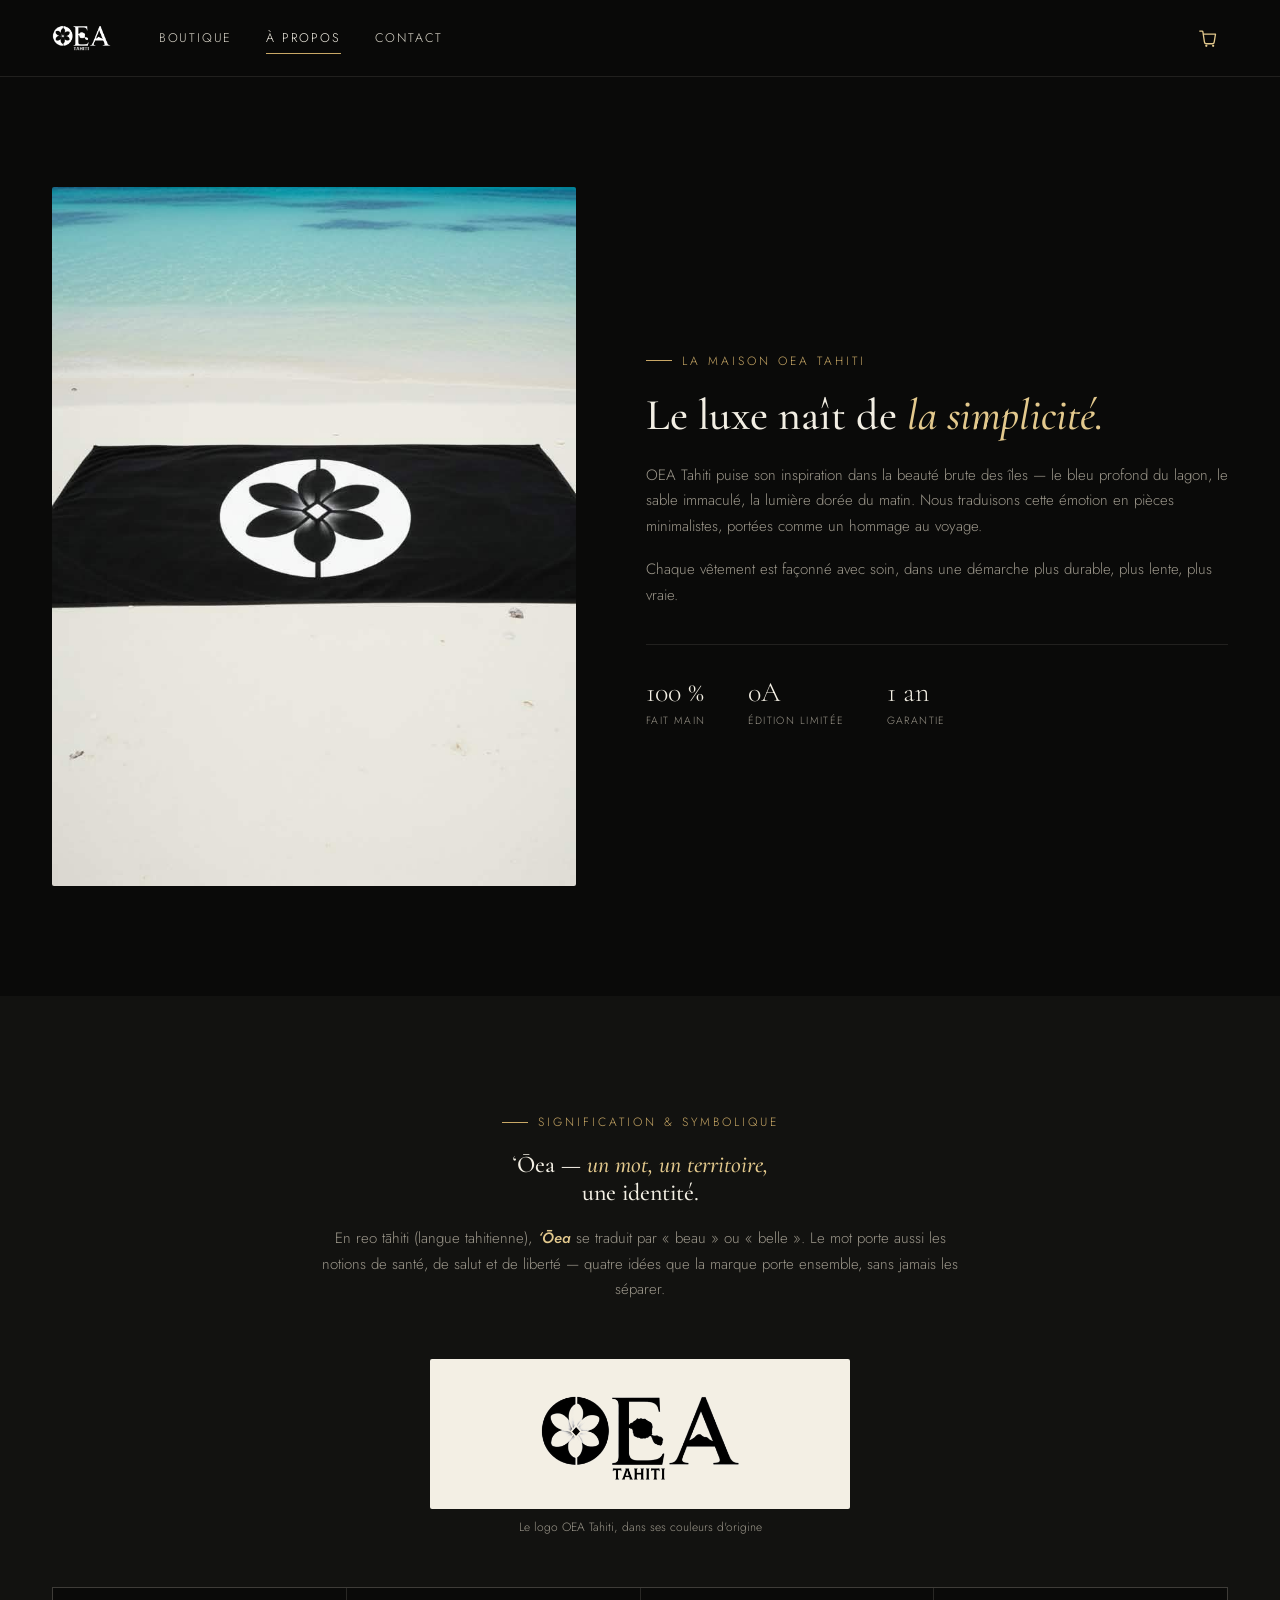
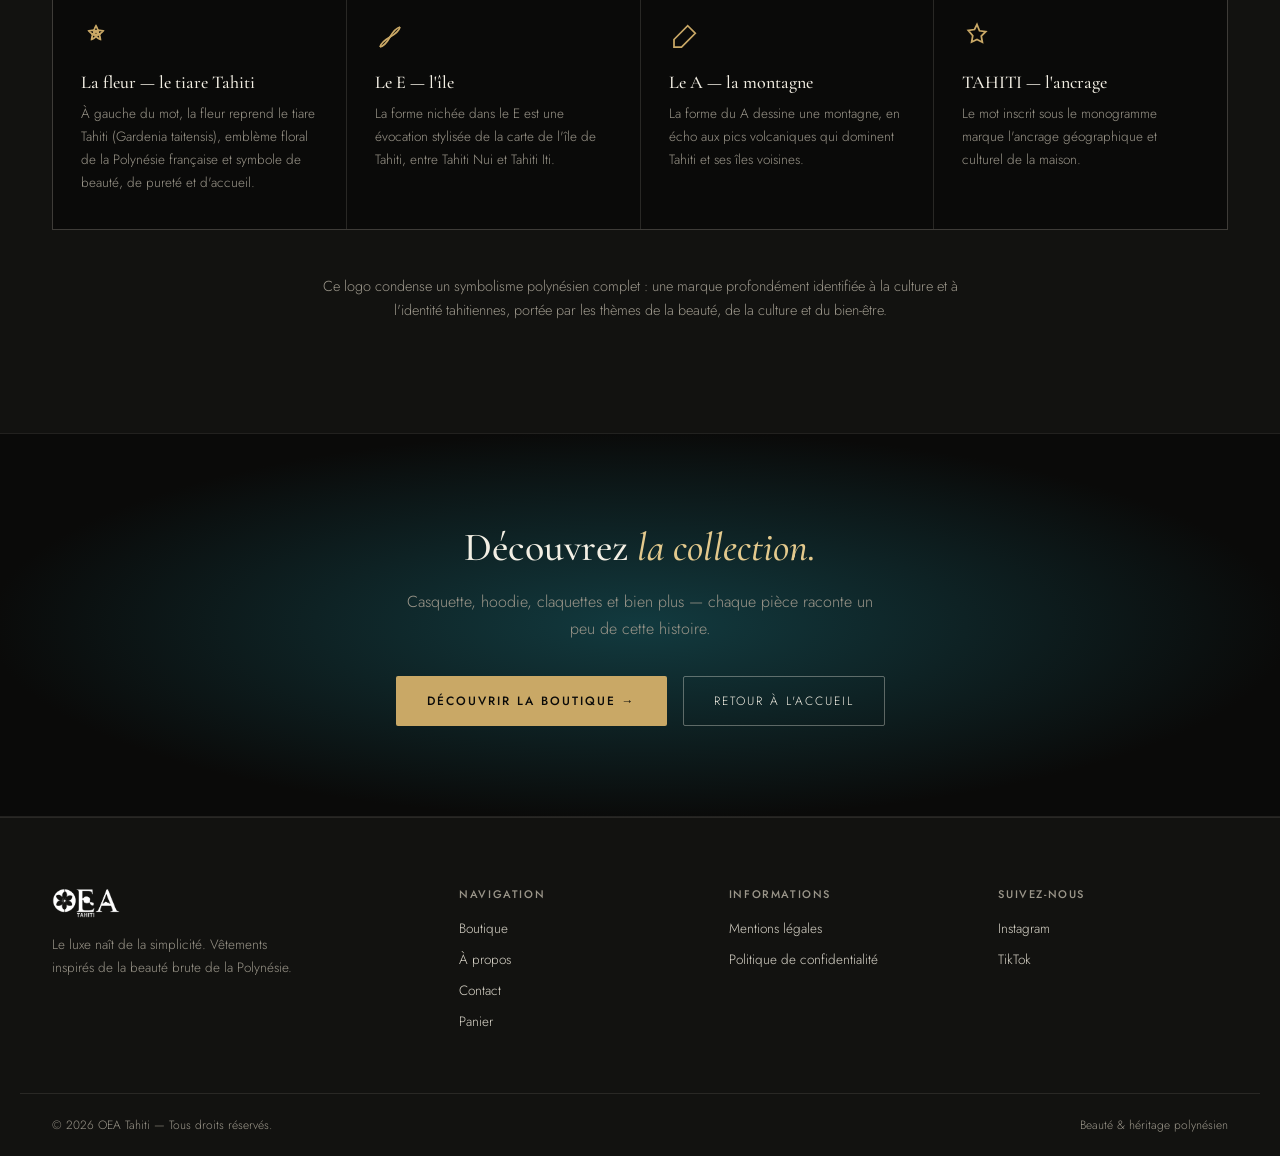
==== commit b78703d6: "Update OEA to OEA Tahiti in a-propos.html" ====
--- a/oea/a-propos.html
+++ b/oea/a-propos.html
@@ -3,7 +3,7 @@
 <head>
 <meta charset="UTF-8">
 <meta name="viewport" content="width=device-width, initial-scale=1.0">
-<title>Signification du nom OEA (ʻŌea) &amp; symbolique du logo Tahiti</title>
+<title>Signification du nom OEA Tahiti (ʻŌea) &amp; symbolique du logo</title>
 <meta name="description" content="ʻŌea signifie « beau, belle » en reo tāhiti et évoque aussi la santé, le salut et la liberté. Découvrez la symbolique du logo OEA Tahiti : tiare, île, montagne, et la Maison qui les réunit.">
 <link rel="manifest" href="manifest.json">
 <meta name="theme-color" content="#0a0a09">
@@ -15,14 +15,14 @@
 <link rel="apple-touch-icon" sizes="120x120" href="assets/icons/apple-touch-icon-120.png">
 <meta name="apple-mobile-web-app-capable" content="yes">
 <meta name="apple-mobile-web-app-status-bar-style" content="black-translucent">
-<meta name="apple-mobile-web-app-title" content="OEA">
+<meta name="apple-mobile-web-app-title" content="OEA Tahiti">
 <meta name="mobile-web-app-capable" content="yes">
 <link rel="stylesheet" href="css/style.css">
 <script type="application/ld+json">
 {
   "@context": "https://schema.org",
   "@type": "AboutPage",
-  "name": "Signification du nom OEA (ʻŌea) et symbolique du logo",
+  "name": "Signification du nom OEA Tahiti (ʻŌea) et symbolique du logo",
   "about": {
     "@type": "Brand",
     "name": "OEA Tahiti",
@@ -65,13 +65,13 @@
       <div class="split">
         <div class="split-media">
           <div class="frame">
-            <img src="assets/images/produit-serviette-fleur.jpg" alt="Fleur OEA sur serviette de plage noire, lagon turquoise en arrière-plan">
+            <img src="assets/images/produit-serviette-fleur.jpg" alt="Fleur OEA Tahiti sur serviette de plage noire, lagon turquoise en arrière-plan">
           </div>
         </div>
         <div class="split-copy">
-          <span class="eyebrow">La maison OEA</span>
+          <span class="eyebrow">La maison OEA Tahiti</span>
           <h2>Le luxe naît de <em>la simplicité.</em></h2>
-          <p>OEA puise son inspiration dans la beauté brute des îles — le bleu profond du lagon, le sable immaculé, la lumière dorée du matin. Nous traduisons cette émotion en pièces minimalistes, portées comme un hommage au voyage.</p>
+          <p>OEA Tahiti puise son inspiration dans la beauté brute des îles — le bleu profond du lagon, le sable immaculé, la lumière dorée du matin. Nous traduisons cette émotion en pièces minimalistes, portées comme un hommage au voyage.</p>
           <p>Chaque vêtement est façonné avec soin, dans une démarche plus durable, plus lente, plus vraie.</p>
           <div class="stat-row">
             <div>
@@ -180,7 +180,7 @@
     </div>
   </div>
   <div class="footer-bottom">
-    <span>© <span data-year>2026</span> OEA — Tous droits réservés.</span>
+    <span>© <span data-year>2026</span> OEA Tahiti — Tous droits réservés.</span>
     <span>Beauté &amp; héritage polynésien</span>
   </div>
 </footer>
--- a/oea/css/style.css
+++ b/oea/css/style.css
@@ -772,3 +772,48 @@
 .page-hero .eyebrow { margin-bottom: 22px; }
 .page-hero h1 { font-size: clamp(30px, 4vw, 46px); max-width: 720px; }
 .page-hero p.lead { color: var(--oea-text-muted); max-width: 560px; margin-top: 20px; font-size: 15px; }
+
+/* ------------------------- Bannière d'installation iOS ------------------------- */
+.ios-install-banner {
+  position: fixed;
+  left: 16px;
+  right: 16px;
+  bottom: -120px;
+  z-index: 300;
+  background: var(--oea-panel);
+  border: 1px solid var(--oea-gold);
+  border-radius: 8px;
+  padding: 18px 44px 18px 18px;
+  box-shadow: 0 10px 30px rgba(0,0,0,0.5);
+  transition: bottom 0.4s ease;
+  max-width: 420px;
+  margin: 0 auto;
+}
+.ios-install-banner.show { bottom: 20px; }
+.ios-install-banner p { font-size: 13.5px; color: var(--oea-text); line-height: 1.6; margin: 0; }
+.ios-install-banner strong { color: var(--oea-cream); font-family: var(--font-display); font-size: 15px; }
+.ios-share-icon {
+  display: inline-flex;
+  align-items: center;
+  justify-content: center;
+  width: 18px;
+  height: 18px;
+  border: 1.5px solid var(--oea-gold-light);
+  border-radius: 4px;
+  color: var(--oea-gold-light);
+  font-size: 12px;
+  line-height: 1;
+  margin: 0 1px;
+}
+.ios-install-close {
+  position: absolute;
+  top: 10px;
+  right: 12px;
+  background: none;
+  border: none;
+  color: var(--oea-text-muted);
+  font-size: 16px;
+  width: 24px;
+  height: 24px;
+}
+.ios-install-close:hover { color: var(--oea-cream); }
